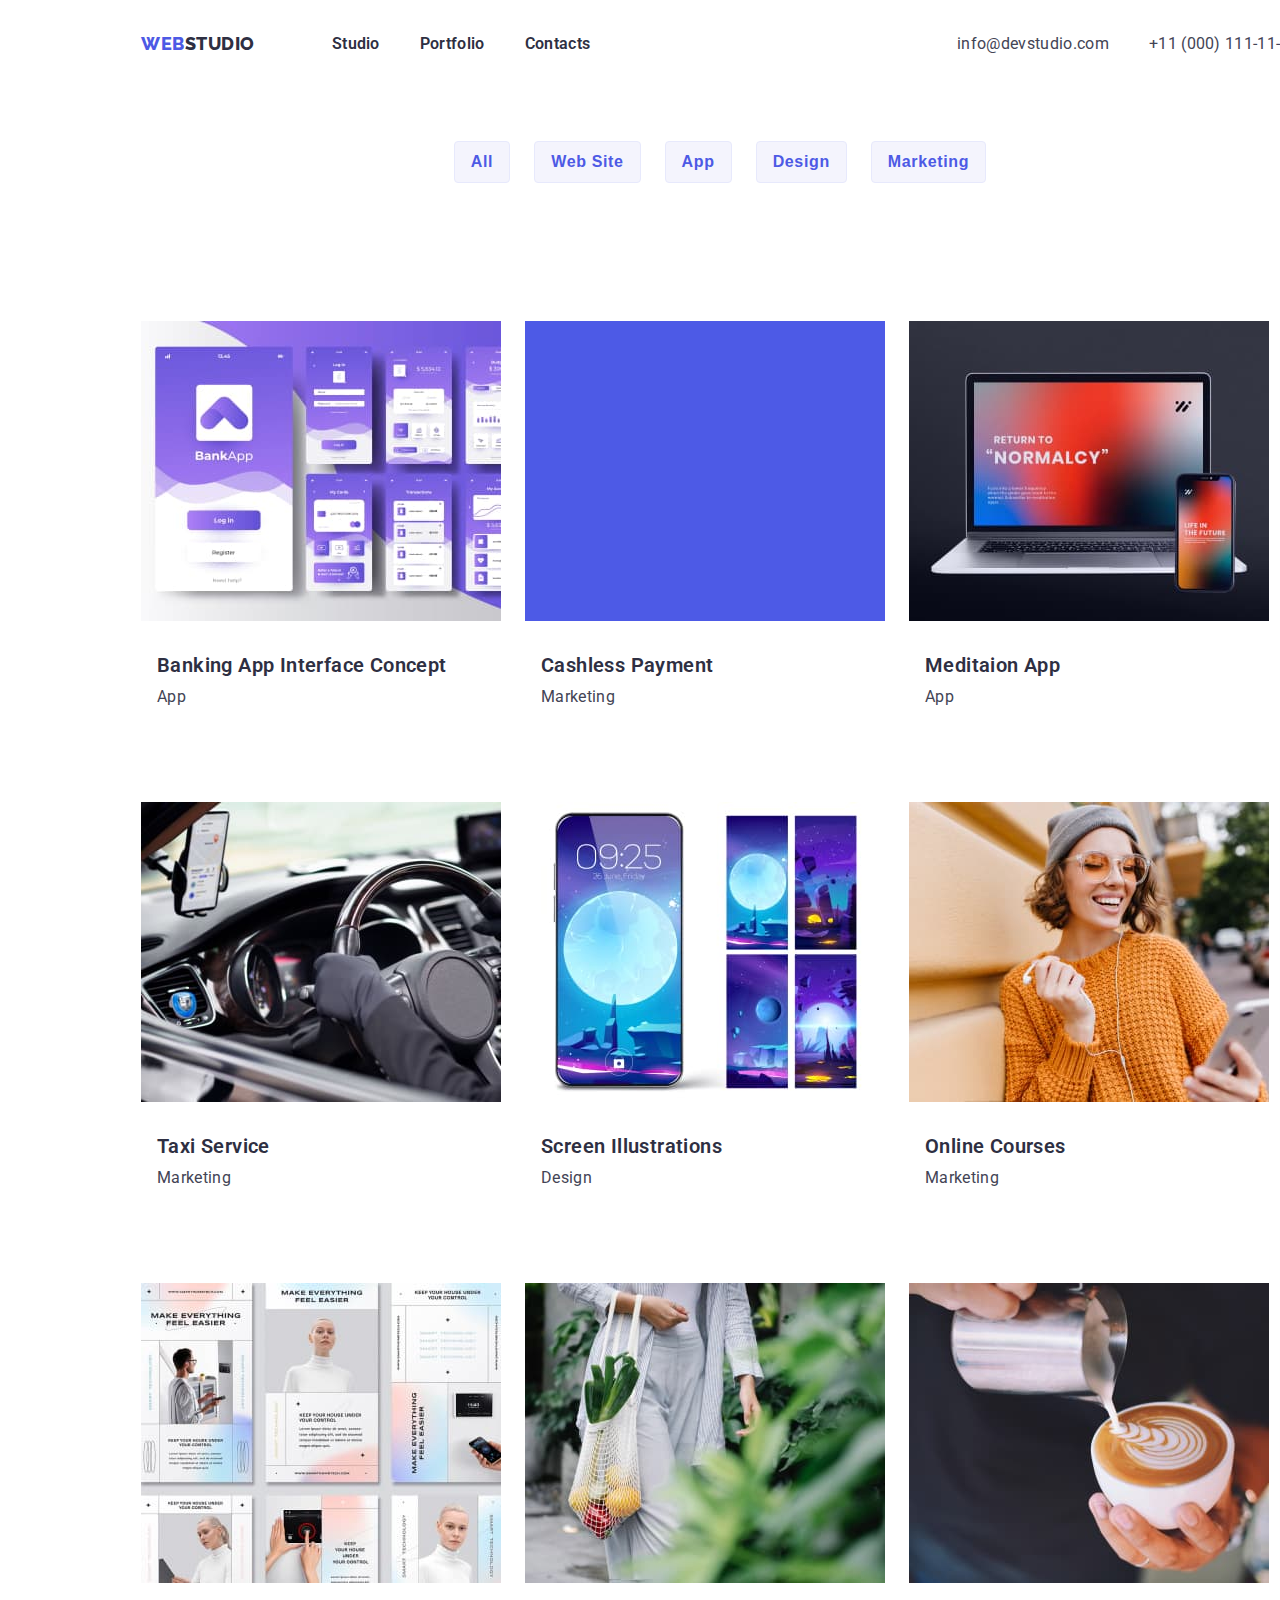
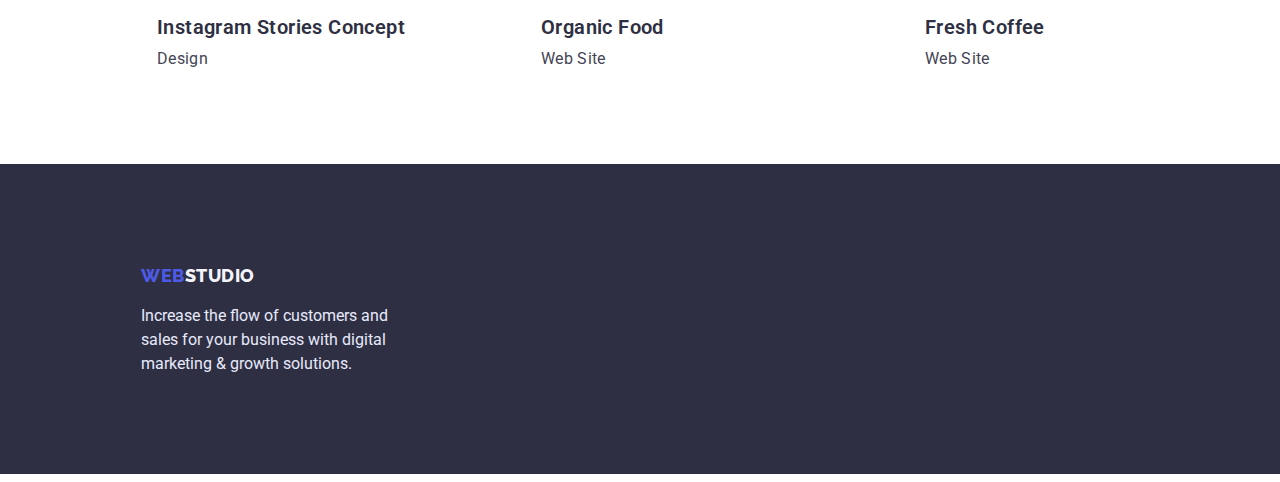
==== portfolio.html @ a15094fd "main" ====
<!DOCTYPE html>
<html lang="en">
<head>
    <meta charset="UTF-8">
    <meta http-equiv="X-UA-Compatible" content="IE=edge">
    <meta name="viewport" content="width=device-width, initial-scale=1.0">
    <title>Portfolio</title>
    <link rel="stylesheet" href="https://cdnjs.cloudflare.com/ajax/libs/modern-normalize/1.1.0/modern-normalize.min.css"
        integrity="sha512-wpPYUAdjBVSE4KJnH1VR1HeZfpl1ub8YT/NKx4PuQ5NmX2tKuGu6U/JRp5y+Y8XG2tV+wKQpNHVUX03MfMFn9Q=="
        crossorigin="anonymous" referrerpolicy="no-referrer" />
    <link rel="stylesheet" href="https://fonts.googleapis.com/css2?family=Raleway:wght@800&family=Roboto:wght@400;500&display=swap">
    <link rel="stylesheet" href="./CSS/styles.css">
</head>
<body class="body-portfolio">
    <!-- ----------HEADER------------>
    <header class="header">
        <div class="container list">
            <a class="logo" href="./index.html">
                <span class="web">WEB</span><span class="studio">STUDIO</span>
            </a>
            <nav class="nav">
                <ul class="list list-top">
                    <li class="link">
                        <a href="./index.html" class="link-color">Studio</a>
                    </li>
                    <li class="link portfolio">
                        <a href="./portfolio.html" class="link-color">Portfolio</a>
                    </li>
                    <li class="link">
                        <a href="#" class="link-color">Contacts</a>
                    </li>
                </ul>
            </nav>
            <ul class="adress-color">
                <li class="adress-style">
                    <a href="mailto:info@devstudio.com" class="adress-link">info@devstudio.com</a>
                </li>
                <li class="adress-style">
                    <a href="tel:+11(000)1111111" class="adress-link">+11 (000) 111-11-11</a>
                </li>
            </ul>
        </div>
    </header>
    <!-- -------------MAIN------------- -->
    <main>
        <section class="container">
            <ul class="list list-button" >
                <li class="item">
                    <button type="button" class="text-btn">All</button>
                </li>
                <li class="item">
                    <button type="button" class="text-btn">Web Site</button>
                </li>
                <li class="item">
                    <button type="button" class="text-btn">App</button>
                </li>
                <li class="item">
                    <button type="button" class="text-btn">Design</button>
                </li>
                <li class="item">
                    <button type="button" class="text-btn">Marketing</button>
                </li>  
            </ul>
            <ul class="list list-foto">
                <li class="item-foto">
                    <img src="./images/img_bankapp.jpg" alt="bankapp" width="360">
                    
                    <div class="card-content">
                        <h3 class="h3">Banking App Interface Concept</h3>
                        <p class="p">App</p>
                    </div>
                    
                </li>
                <li class="item-foto">
                    <img src="./images/img_purple.jpg" alt="purple" width="360">
                    
                    <div class="card-content">
                        <h3 class="h3">Cashless Payment</h3>
                        <p class="p">Marketing</p>
                    </div>
                    
                </li>
                <li class="item-foto">
                    <img src="./images/img_twoscreen.jpg" alt="two screen" width="360">
                    
                    <div class="card-content">
                        <h3 class="h3">Meditaion App</h3>
                        <p class="p">App</p>
                    </div>
                    
                </li>
                <li class="item-foto">
                    <img src="./images/img_incar.jpg" alt="in taxi" width="360">
                    
                    <div class="card-content">
                        <h3 class="h3">Taxi Service</h3>
                        <p class="p">Marketing</p>
                    </div>
                    
                </li>
                <li class="item-foto">
                    <img src="./images/img_fonescreen.jpg" alt="purple" width="360">
                    
                    <div class="card-content">
                        <h3 class="h3">Screen Illustrations</h3>
                        <p class="p">Design</p>
                    </div>
                    
                </li>
                <li class="item-foto">
                    <img src="./images/img_girlinorange.jpg" alt="girl in orange" width="360">
                    
                    <div class="card-content">
                        <h3 class="h3">Online Courses</h3>
                        <p class="p">Marketing</p>
                    </div>
                    
                </li>
                <li class="item-foto">
                    <img src="./images/img_face.jpg" alt="bankapp" width="360">
                    
                    <div class="card-content">
                        <h3 class="h3">Instagram Stories Concept</h3>
                        <p class="p">Design</p>
                    </div>
                    
                </li>
                <li class="item-foto">
                    <img src="./images/img_girl.jpg" alt="purple" width="360">
                    
                    <div class="card-content">
                        <h3 class="h3">Organic Food</h3>
                        <p class="p">Web Site</p>
                    </div>
                    
                </li>
                <li class="item-foto">
                    <img src="./images/img_coffe.jpg" alt="two screen" width="360">
                    
                    <div class="card-content">
                        <h3 class="h3">Fresh Coffee</h3>
                        <p class="p">Web Site</p>
                    </div>
                    
                </li>
            </ul>
        </section>
    </main>
    <!-- -----------FOOTER---------- -->
    <footer class="bkgr_color ">
        <div class="container">
            <div class="footer-position">
                <a class="logo-footer" href="./index.html">
                    <span class="web">WEB</span><span class="studio-footer-color">STUDIO</span>
                </a>
                <p class="footer-text">
                    Increase the flow of customers and sales for your business with digital marketing & growth solutions.
                </p>
            </div>
            
        </div>
    </footer>
    
    
</body>
</html>
---- CSS/styles.css ----
*,
*::after
*::before{
        box-sizing: border-box;
        margin: 0;
        padding: 0;
}
img{
        display: block;
        max-width: 100%;
        margin-bottom: 32px;
}

:root{
        --card-set-gap-top: 61px;
        --card-set-gap-left: 24px;
}



.body {
        font-family: Roboto, sans-serif;
        width: 1440px;
        margin-left: auto;
        margin-right: auto;
}

.body-portfolio{
        font-family: Roboto, sans-serif;
        width: 1440px;
        margin-left: auto;
        margin-right: auto;
}



/* ---------FOR BOTH--------- */
.list{
        list-style: none;
        display: flex;
        margin: 0px;
        padding: 0px;
}
.container {
        width: 1158px;
        margin: auto;
        padding-left: 15px;
        padding-right: 15px;
        /* outline: 1px solid tomato */
}
.list-top{
        align-items:flex-start;
        padding: 0px;
}
.list-top .link +.link{
        margin-left: 40px;
}
.h2 {
        font-weight: 600;
        font-size: 36px;
        line-height: 1.11;
        color: #2E2F42;
        letter-spacing: 0.02em;
        margin: 0px;
        text-transform: capitalize;
}

.h3 {
        font-weight: 600;
        font-size: 20px;
        line-height: 1.2;
        color: #2E2F42;
        letter-spacing: 0.02em;
        margin-bottom: 8px;
        margin-top: 0px;
}

.p {
        font-size: 16px;
        line-height: 1.5;
        color: #434455;
        letter-spacing: 0.02em;
        margin: 0px;
}


/* ----------HEADER--------- */
.header {
        background: #FFFFFF;
        padding: 156px,24px;
        width: 1440px;
        height: 72px;
}

.logo {
        font-family: 'Raleway';
        font-weight: 800;
        font-size: 18px;
        line-height: 1.33;
        text-decoration:none;
        letter-spacing: 0.03em;
        margin-left: 0px;
        margin-right: 0px;
        margin-top: 24px;
        margin-bottom: 24px;
}

.web {
        color: #4D5AE5;
        text-transform: uppercase;
}

.studio {
        color: #2E2F42;
}
.nav {
        margin-top: 24px;
        margin-bottom: 24px;
        margin-left: 77px;

        
}
.link{
        font-weight: 600;
        font-size: 16px;
        line-height: 1.5;
        letter-spacing: 0.02em;
}

.link-color {
        color: #2E2F42;
        text-decoration: none;
}
.link :hover {
        color: #434455;
}
.link :focus {
        color: #434455;
}
.link :active {
        color: #4D5AE5;
}

.adress-style {
        list-style: none;
}
.adress-color .adress-style +.adress-style{
        margin-left: 40px;
}

.adress-color{
        display: flex;
        margin-top: 24px;
        margin-bottom: 24px;
        margin-left: auto;
        height: 24px;
        padding: 0px;
}
.adress-color :hover {
        color: #4D5AE5;
}
.adress-link{
        text-decoration: none;
        font-size: 16px;
        line-height: 1.5;
        color: #434455;
        letter-spacing: 0.02em;
}

/* --------------HERO----------- */
.hero {
        background: #2E2F42;
        padding: 192px 474px;
        margin-top: 0px;
}
.main_top {
        font-weight: 600;
        font-size: 56px;
        line-height: 1.07;
        color: #FFFFFF;
        letter-spacing: 0.02em;
        box-sizing: border-box;
        text-align: center;
        /* margin: auto; */
        margin-bottom: 48px;
        width: 492px;
        height: 120px;
        /* margin-left: auto; */
        /* margin-right: 0px; */
}
/* ---------BUTTON----------- */
.button{
        box-sizing: border-box;
        text-align: center;
        border-radius: 4px;
}
.btn {  
        cursor: pointer;
        background: #4D5AE5;
        padding: 16px 32px;
        list-style: none;
        font-family: 'Roboto';
        font-weight: 600;
        font-size: 16px;
        line-height: 1.2;
        color: #FFFFFF;
        letter-spacing: 0.04em;

}
.btn:hover{
        background: #4D5AE5;
}
.btn:active{
        background-color:  #404BBF;
}
/* -------------CONTENT------------- */
.p-content{

}

/* -----------What are we doing---------- */
.smartfone{
        margin-right: 24px;
        margin-left: 24px;
}
.list-work{
        width: 1128px;
        height: 104px;
}
.content{
        padding-top: 120px;
}
.list-content{
        width: 264px;
        height: 104px;
}

.list-work .list-content +.list-content{
        margin-left: 24px;
}

/* < !-- -----------What are we doing---------- --> */
.list-info{
        width: 1128px;
        padding-top: 120px;
}
.info-text{
        text-align: center;
}
.list-demo .demo-foto +.demo-foto{
        margin-left: 24px;
}
.list-demo{
        height: 300px;
}

/* ------------OUR TEAM---------- */
.bkgr-color-team {
        background: #F4F4FD;
        margin-top: 120px;
        width: 1440px;
        padding-top: 120px;
        padding-bottom: 120px;
        /* outline: 1px solid red; */
}
.card-text{
        margin-top: 32px;
        margin-bottom: 32px;

}

.cards-our-team > .card-set{
        flex-basis: calc(100% / 4);
        margin-left: 24px;
        background-color: #FFFFFF;
        box-shadow: 0px 1px 6px rgba(46, 47, 66, 0.08), 0px 1px 1px rgba(46, 47, 66, 0.16), 0px 2px 1px rgba(46, 47, 66, 0.08);
        border-radius: 0px 0px 4px 4px;
}
.cards-our-team{
        margin-left: -24px;
}
.h2{
        text-align: center;
        margin-bottom: 72px;
}
.h3-team{
        text-align: center;
        margin: 0px;
        margin-bottom: 8px;
}
        
.p-card{
        text-align: center;
        margin: 0px;
        margin-bottom: 32px;
}

/* --------FOOTER-------- */
.studio-footer-color {
        color: #F4F4FD;
}
.logo-footer{
        font-family: 'Raleway';
        font-weight: 800;
        font-size: 18px;
        line-height: 1.33;
        text-decoration: none;
        letter-spacing: 0.03em;
        margin-left: 0px;
}
.footer-text {
        height: 72px;
        width: 264px;
        font-size: 16px;
        line-height: 1.5;
        color: #E7E9FC;
}

.bkgr_color {
        background: #2E2F42;
        height: 310px;
        width: 1440px;
}

.footer-position{
        width: 264px;
        /* height: 110px; */
        padding-top: 100px;
}
/* -----------PORTFOLIO---------- */

.text-btn {
        font-weight: 600;
        font-size: 16px;
        line-height: 1.5;
        color: #4D5AE5;
        background: #F4F4FD;
        padding: 4px 8px;
        cursor: pointer;
        letter-spacing: 0.04em;
        padding: 8px 16px;
        border: 1px solid #E7E9FC;
        border-radius: 4px;
}

.list-button .item +.item {
        margin-left: 24px;
}
.list-button{
        justify-content: center;
        padding-top: 61px;
        padding-bottom: 138px;
}

.list-foto > .item-foto{
        /* outline: 1px solid teal; */

        flex-basis: calc(100% / 3) -24px;

        margin-left: var(--card-set-gap-left);
        margin-top: var(--card-set-gap-top);
}

.list-foto{
        flex-wrap: wrap;
        margin-top: calc(-1* var(--card-set-gap-top));
        margin-left: calc(-1* var(--card-set-gap-left));
        margin-bottom: 61px;
}

.item-foto * {
        /* outline: 1px solid coral; */
}

.card-content {
        margin-top: 32px;
        margin-bottom: 32px;
        padding-left: 16px;
}

.text-btn:active{
        background: #4D5AE5;
        color: #E7E9FC;
}
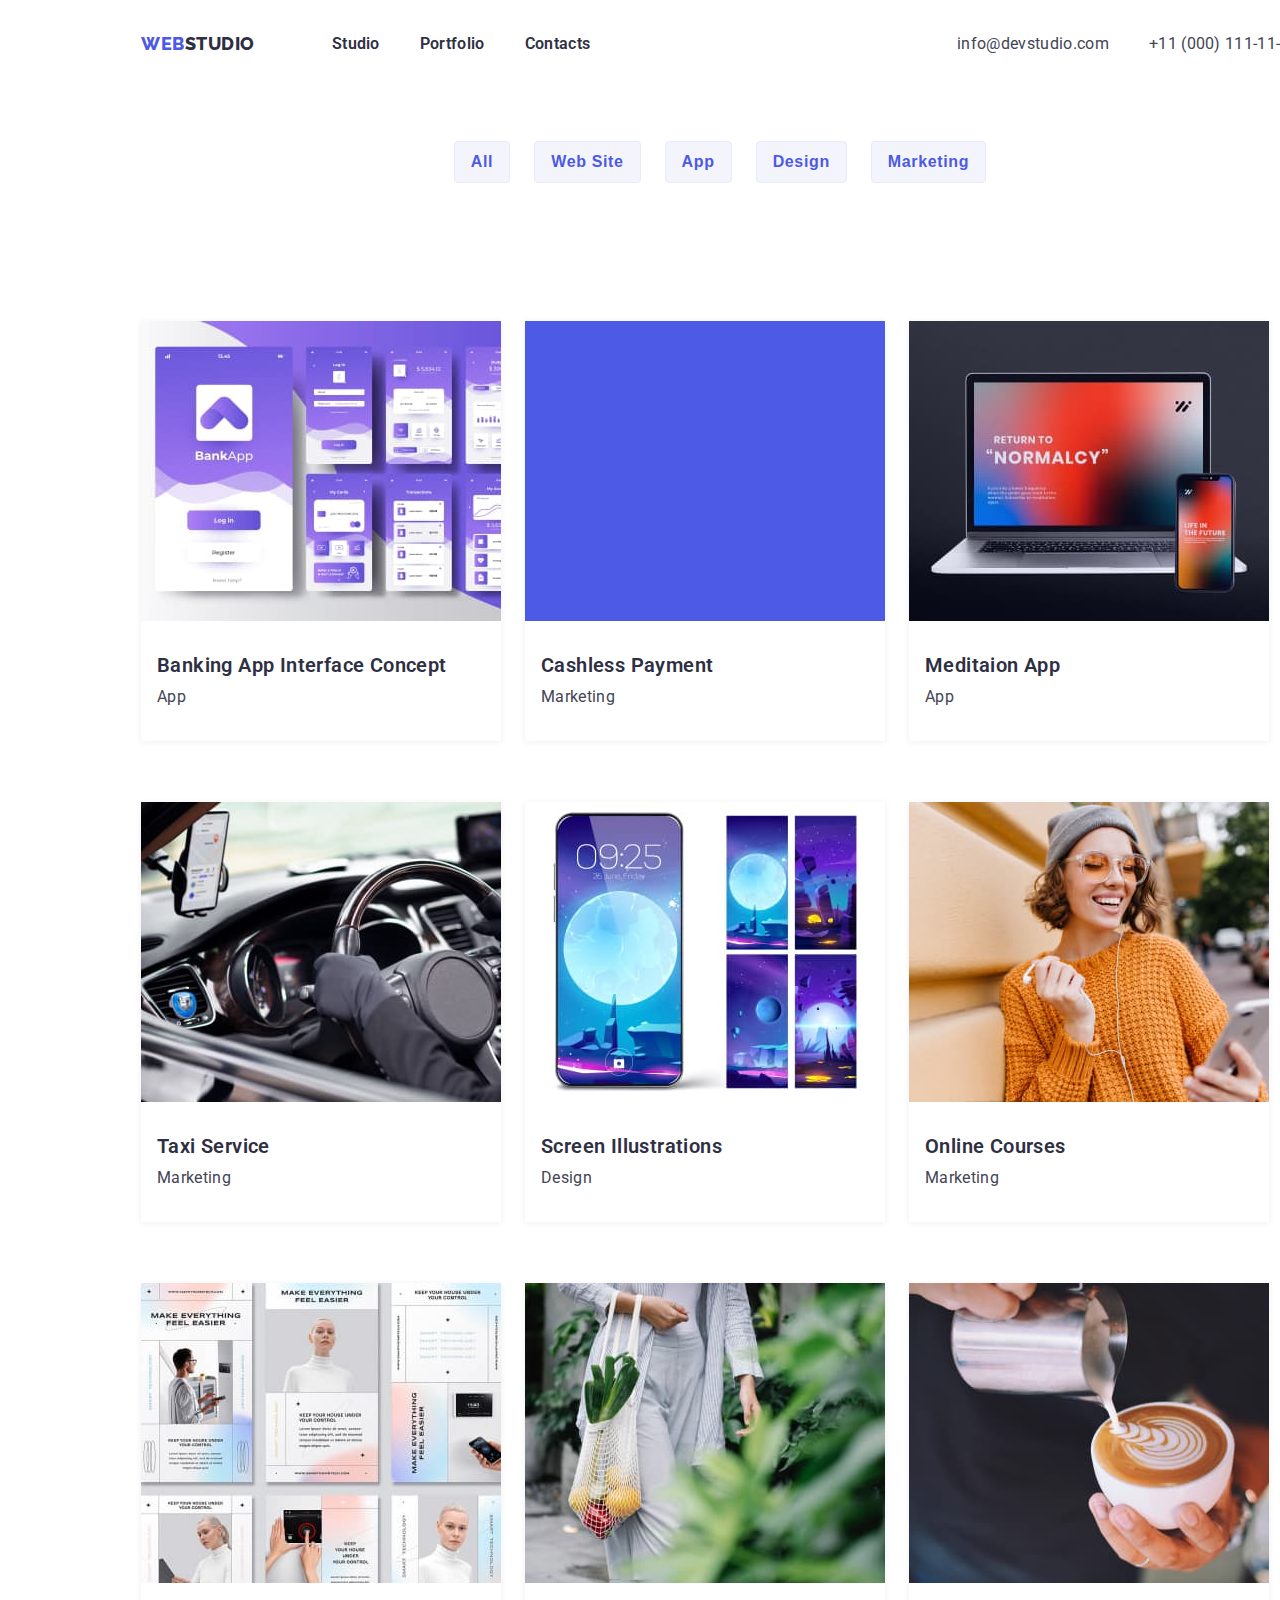
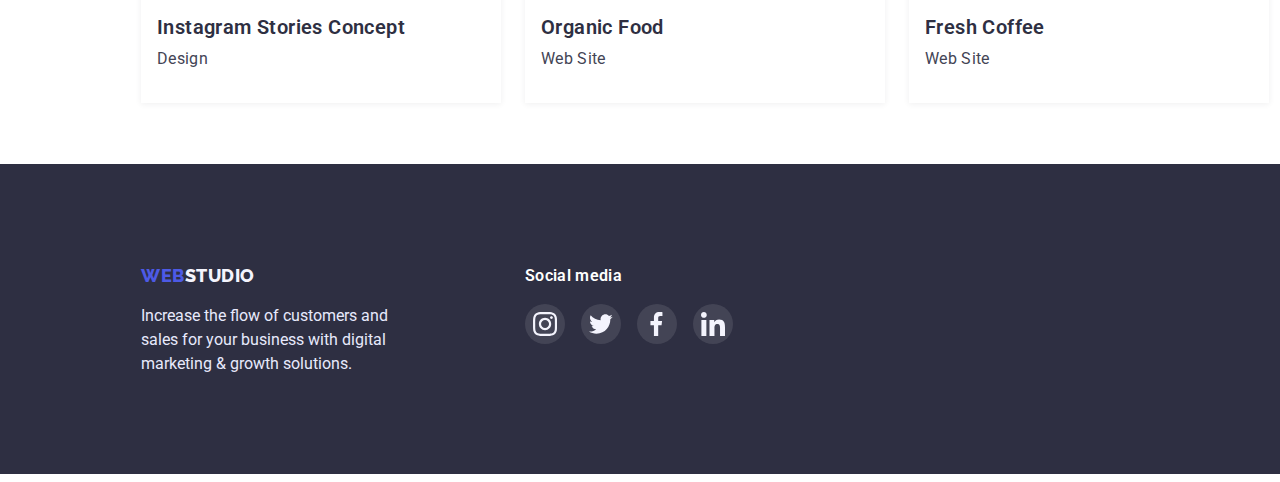
==== commit 05d5f13a: "1/3" ====
--- a/portfolio.html
+++ b/portfolio.html
@@ -27,7 +27,7 @@
                         <a href="./portfolio.html" class="link-color">Portfolio</a>
                     </li>
                     <li class="link">
-                        <a href="#" class="link-color">Contacts</a>
+                        <a href="#contact" class="link-color">Contacts</a>
                     </li>
                 </ul>
             </nav>
@@ -147,8 +147,8 @@
         </section>
     </main>
     <!-- -----------FOOTER---------- -->
-    <footer class="bkgr_color ">
-        <div class="container">
+    <footer class="bkgr_color">
+        <div class="container footer-item">
             <div class="footer-position">
                 <a class="logo-footer" href="./index.html">
                     <span class="web">WEB</span><span class="studio-footer-color">STUDIO</span>
@@ -157,7 +157,23 @@
                     Increase the flow of customers and sales for your business with digital marketing & growth solutions.
                 </p>
             </div>
-            
+            <div class="list-social-footer">
+                <p class="footer">Social media</p>
+                <ul id="contact" class="list list-footer">
+                    <li class="border-team-footer"><svg class="list-team-footer">
+                            <use href="./images/svg/sprite.svg#icon-instagram-2"></use>
+                        </svg></li>
+                    <li class="border-team-footer"><svg class="list-team-footer">
+                            <use href="./images/svg/sprite.svg#icon-Twitter-1"></use>
+                        </svg></li>
+                    <li class="border-team-footer"><svg class="list-team-footer">
+                            <use href="./images/svg/sprite.svg#icon-Vector"></use>
+                        </svg></li>
+                    <li class="border-team-footer"><svg class="list-team-footer">
+                            <use href="./images/svg/sprite.svg#icon-linkedin-1"></use>
+                        </svg></li>
+                </ul>
+            </div>
         </div>
     </footer>
     
--- a/CSS/styles.css
+++ b/CSS/styles.css
@@ -17,7 +17,6 @@
 }
 
 
-
 .body {
         font-family: Roboto, sans-serif;
         width: 1440px;
@@ -46,7 +45,6 @@
         margin: auto;
         padding-left: 15px;
         padding-right: 15px;
-        /* outline: 1px solid tomato */
 }
 .list-top{
         align-items:flex-start;
@@ -159,6 +157,9 @@
 .adress-color :hover {
         color: #4D5AE5;
 }
+.adress-color :focus{
+        color: #4D5AE5;
+}
 .adress-link{
         text-decoration: none;
         font-size: 16px;
@@ -168,11 +169,24 @@
 }
 
 /* --------------HERO----------- */
-.hero {
-        background: #2E2F42;
-        padding: 192px 474px;
+.hero { 
+        filter: drop-shadow(0px 4px 4px rgba(0, 0, 0, 0.25));
+        background-color:#2E2F42;
+        background-image: linear-gradient(to right,
+        rgba(0,0,0,0.4),
+        rgba(0,0,0,0.4)),
+        url("../images/people-office.jpg");
+        padding-top: 192px;
+        padding-bottom: 192px;
         margin-top: 0px;
-}
+        max-width: 1440px;
+        height: 603px;
+        background-position: center;
+        background-size: cover;
+        margin-left: auto;
+        margin-right: auto;
+ }       
+
 .main_top {
         font-weight: 600;
         font-size: 56px;
@@ -181,18 +195,14 @@
         letter-spacing: 0.02em;
         box-sizing: border-box;
         text-align: center;
-        /* margin: auto; */
         margin-bottom: 48px;
-        width: 492px;
-        height: 120px;
-        /* margin-left: auto; */
-        /* margin-right: 0px; */
+        margin-top: 0px;
+        
 }
 /* ---------BUTTON----------- */
 .button{
         box-sizing: border-box;
         text-align: center;
-        border-radius: 4px;
 }
 .btn {  
         cursor: pointer;
@@ -205,18 +215,17 @@
         line-height: 1.2;
         color: #FFFFFF;
         letter-spacing: 0.04em;
-
+        border-radius: 4px;
+        border-color: #4D5AE5;
 }
 .btn:hover{
         background: #4D5AE5;
+        box-shadow: 0px 4px 4px rgba(0, 0, 0, 0.15);
 }
 .btn:active{
         background-color:  #404BBF;
 }
 /* -------------CONTENT------------- */
-.p-content{
-
-}
 
 /* -----------What are we doing---------- */
 .smartfone{
@@ -225,21 +234,41 @@
 }
 .list-work{
         width: 1128px;
-        height: 104px;
+        height: 224px;
 }
 .content{
         padding-top: 120px;
 }
-.list-content{
+.list-content button {
+        display: block;
         width: 264px;
-        height: 104px;
+        height: 112px;
+        padding: 0px;
+        border: none;
+        background-repeat: no-repeat;
+        cursor: pointer;
+        background-position: center;
+        background-color:  #F4F4FD;
+        border-radius: 4px;
+        margin-bottom: 8px;
+}
+.cosmos{
+        background-image: url(../images/svg/cosmos.svg);
+}
+.antena{
+        background-image: url(../images/svg/antenna\.svg);
+}
+.clock{
+        background-image: url(../images/svg/clock.svg);
+}
+.diagram {
+        background-image: url(../images/svg/diagram.svg);
 }
 
 .list-work .list-content +.list-content{
         margin-left: 24px;
 }
 
-/* < !-- -----------What are we doing---------- --> */
 .list-info{
         width: 1128px;
         padding-top: 120px;
@@ -261,12 +290,10 @@
         width: 1440px;
         padding-top: 120px;
         padding-bottom: 120px;
-        /* outline: 1px solid red; */
-}
-.card-text{
+}
+.card-text::after{
         margin-top: 32px;
         margin-bottom: 32px;
-
 }
 
 .cards-our-team > .card-set{
@@ -285,6 +312,7 @@
 }
 .h3-team{
         text-align: center;
+
         margin: 0px;
         margin-bottom: 8px;
 }
@@ -293,6 +321,60 @@
         text-align: center;
         margin: 0px;
         margin-bottom: 32px;
+}
+.list-team{
+        width: 16px;
+        height: 16px;
+        margin: 12px;
+}
+.border-team{
+        border-radius: 100%;
+        width: 40px;
+        height: 40px;
+        text-align: center;
+        background-color: #4D5AE5;
+}
+.list-social{
+        justify-content: center;
+        margin: 32px 16px;
+        cursor: pointer;
+}
+.list-social .border-team +.border-team{
+        margin-left: 24px;
+}
+/* ------------customers------- */
+.customers{
+        margin-top: 120px;
+        margin-bottom: 120px;
+}
+.client-list{
+        margin-left: -24px;
+}
+.client-list li{
+        display: block;
+        width: 168px;
+        height: 88px;
+        padding: 0px;
+        background-repeat: no-repeat;
+        cursor: pointer;
+        background-position: center;
+        border: 1px solid #8E8F99;
+        border-radius: 4px;
+        flex-wrap: wrap;
+        margin-left: var(--card-set-gap-left); 
+}
+.list-compani:hover{
+        fill: #4D5AE5;
+}
+.border:hover{
+        border: 1px solid #4D5AE5;
+}
+.list-compani {
+        width: 104px;
+        height: 56px;
+        margin-top: 16px;
+        margin-left: 32px;
+        fill:#8E8F99;
 }
 
 /* --------FOOTER-------- */
@@ -315,7 +397,6 @@
         line-height: 1.5;
         color: #E7E9FC;
 }
-
 .bkgr_color {
         background: #2E2F42;
         height: 310px;
@@ -324,8 +405,44 @@
 
 .footer-position{
         width: 264px;
-        /* height: 110px; */
-        padding-top: 100px;
+        margin-top: 100px;
+}
+.footer{
+        color: #FFFFFF;
+        margin-bottom: 16px;
+        margin-top: 0px;
+        font-family: 'Roboto';
+        font-style: normal;
+        font-weight: 600;
+        font-size: 16px;
+        line-height: 1.5;
+        letter-spacing: 0.02em;
+}
+.border-team-footer{
+        fill:  #F4F4FD;
+        width: 40px;
+        height: 40px;
+        border-radius: 100%;
+        background: rgba(255, 255, 255, 0.1);
+        cursor: pointer;
+}
+.border-team-footer:hover{
+        background: #31D0AA;
+}
+.list-social-footer{
+        margin-top: 100px;
+        margin-left: 120px;
+}
+.footer-item{
+        display: flex;
+}
+.list-footer .border-team-footer +.border-team-footer{
+        margin-left: 16px;
+}
+.list-team-footer{
+        width: 24px;
+        height: 24px;
+        margin: 8px;
 }
 /* -----------PORTFOLIO---------- */
 
@@ -342,7 +459,6 @@
         border: 1px solid #E7E9FC;
         border-radius: 4px;
 }
-
 .list-button .item +.item {
         margin-left: 24px;
 }
@@ -351,34 +467,40 @@
         padding-top: 61px;
         padding-bottom: 138px;
 }
-
+.list-button :hover{
+        box-shadow: 0px 3px 1px rgba(0, 0, 0, 0.1), 0px 2px 1px rgba(0, 0, 0, 0.08), 0px 2px 2px rgba(0, 0, 0, 0.12);
+        border-radius: 4px;
+}
+.list-button :focus{
+        box-shadow: 0px 3px 1px rgba(0, 0, 0, 0.1), 0px 2px 1px rgba(0, 0, 0, 0.08), 0px 2px 2px rgba(0, 0, 0, 0.12);
+        border-radius: 4px;
+}
 .list-foto > .item-foto{
-        /* outline: 1px solid teal; */
-
         flex-basis: calc(100% / 3) -24px;
-
         margin-left: var(--card-set-gap-left);
         margin-top: var(--card-set-gap-top);
-}
-
+        box-shadow: 0px 1px 6px rgba(46, 47, 66, 0.08);
+}
 .list-foto{
         flex-wrap: wrap;
         margin-top: calc(-1* var(--card-set-gap-top));
         margin-left: calc(-1* var(--card-set-gap-left));
-        margin-bottom: 61px;
-}
-
-.item-foto * {
-        /* outline: 1px solid coral; */
-}
-
+        margin-bottom: 61px;}
 .card-content {
         margin-top: 32px;
         margin-bottom: 32px;
         padding-left: 16px;
 }
-
 .text-btn:active{
         background: #4D5AE5;
         color: #E7E9FC;
 }
+.actions{
+        display: flex;
+        margin: 0px;
+        padding: 0px;
+        list-style: none;
+        outline: 1px solid black;
+}
+
+        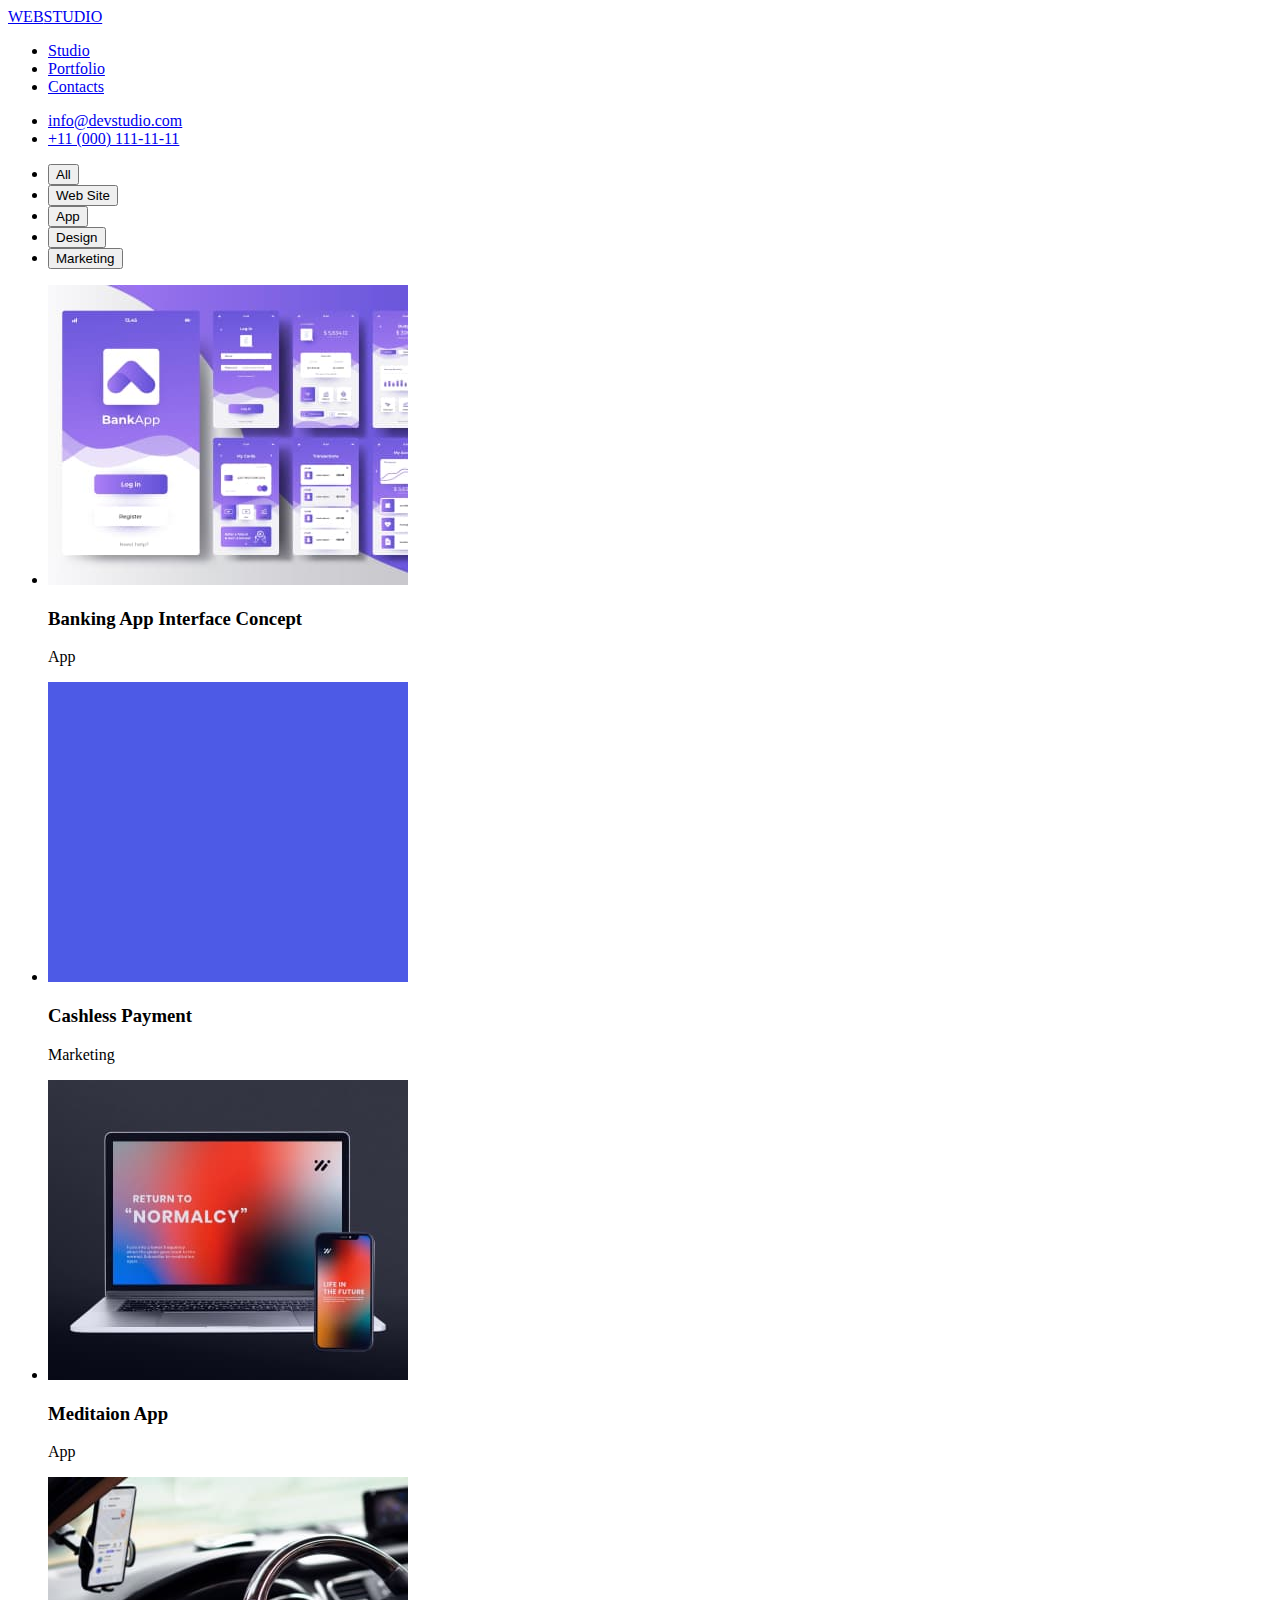
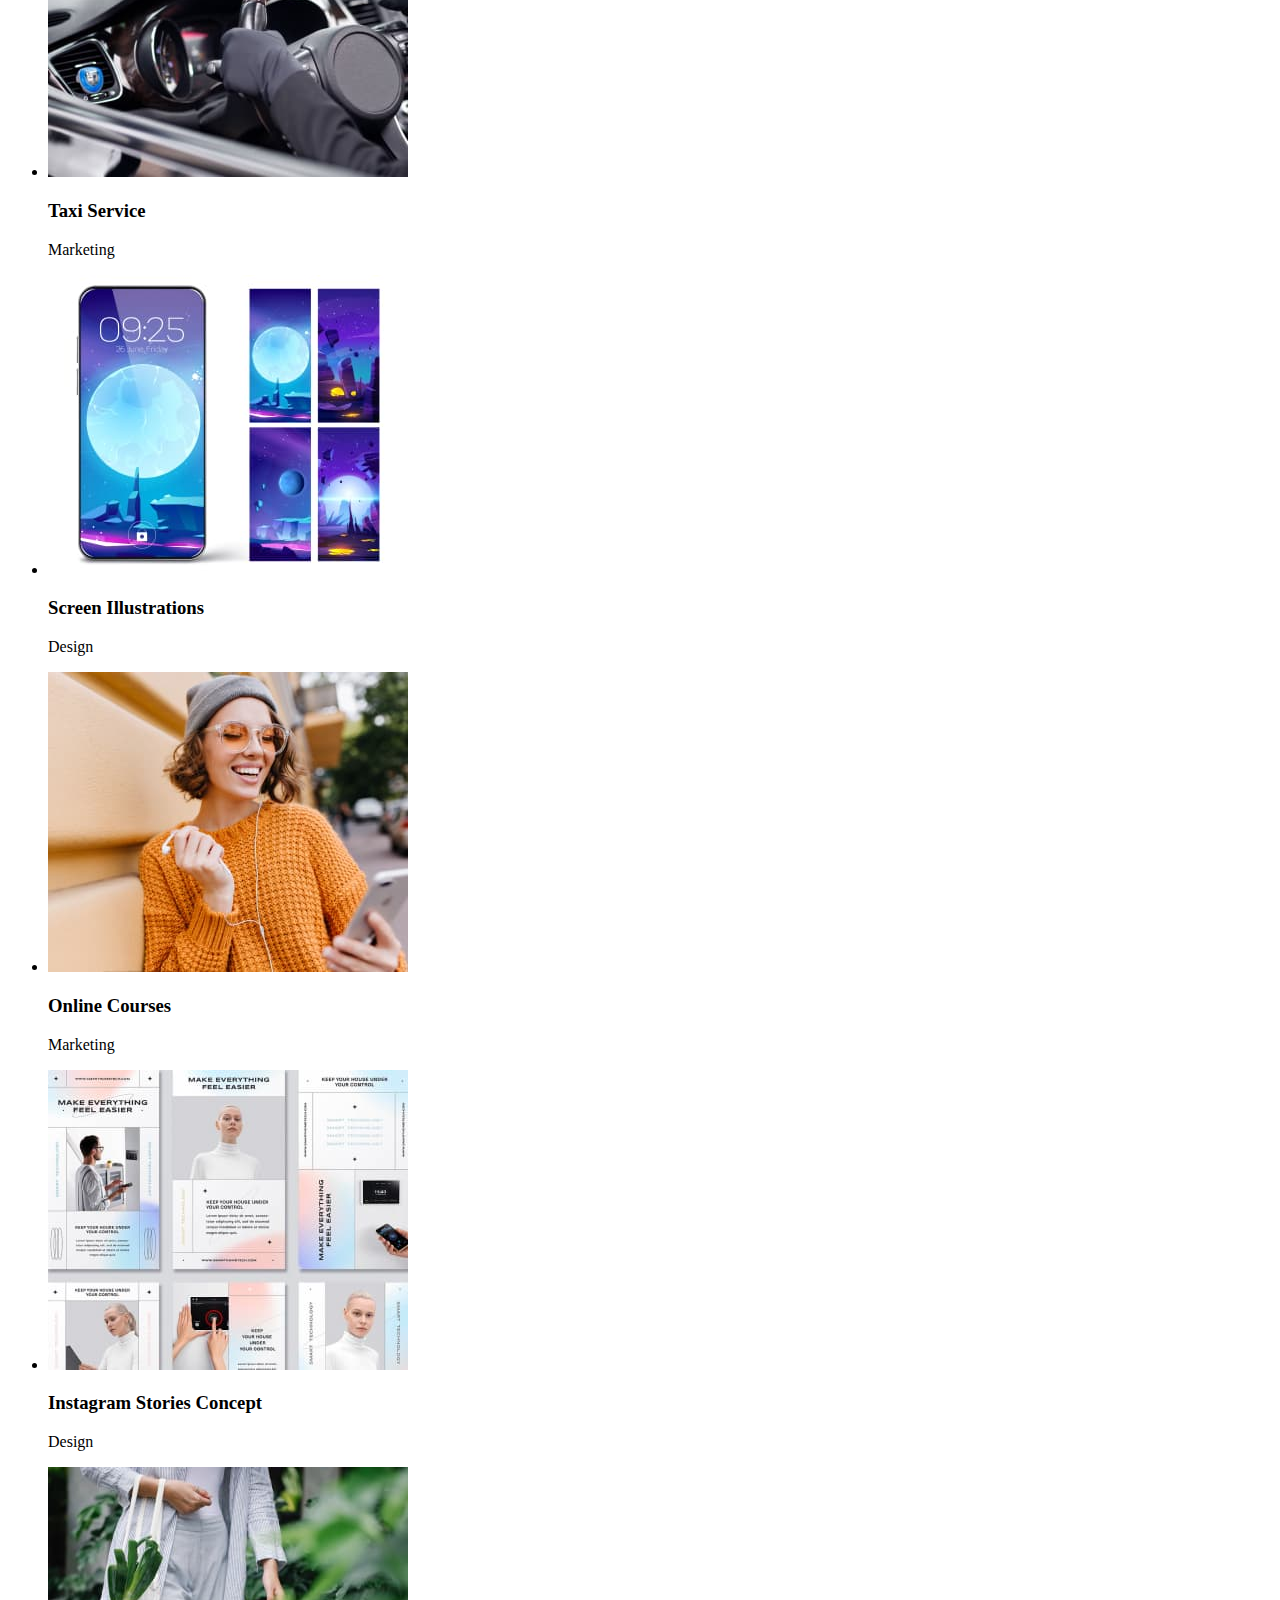
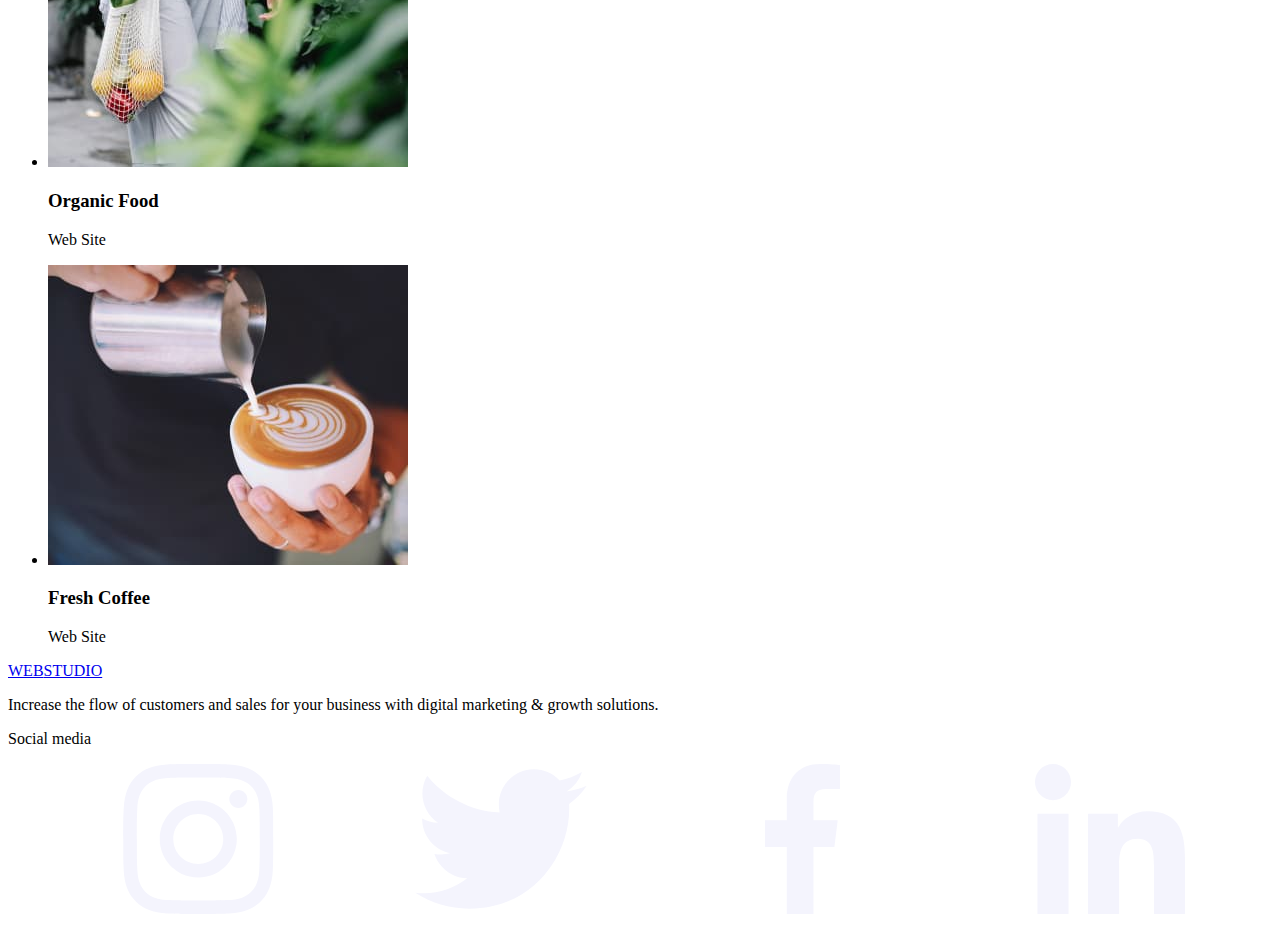
==== commit 23b30b6b: "xxx" ====
--- a/portfolio.html
+++ b/portfolio.html
@@ -9,9 +9,10 @@
         integrity="sha512-wpPYUAdjBVSE4KJnH1VR1HeZfpl1ub8YT/NKx4PuQ5NmX2tKuGu6U/JRp5y+Y8XG2tV+wKQpNHVUX03MfMFn9Q=="
         crossorigin="anonymous" referrerpolicy="no-referrer" />
     <link rel="stylesheet" href="https://fonts.googleapis.com/css2?family=Raleway:wght@800&family=Roboto:wght@400;500&display=swap">
-    <link rel="stylesheet" href="./CSS/styles.css">
+    <link rel="stylesheet" href="./css/styles.css">
+    <link rel="stylesheet" href="./images/svg/sprite.svg">
 </head>
-<body class="body-portfolio">
+<body class="body">
     <!-- ----------HEADER------------>
     <header class="header">
         <div class="container list">
@@ -160,23 +161,20 @@
             <div class="list-social-footer">
                 <p class="footer">Social media</p>
                 <ul id="contact" class="list list-footer">
-                    <li class="border-team-footer"><svg class="list-team-footer">
+                    <a class="border-team-footer" href=""><svg class="list-team-footer">
                             <use href="./images/svg/sprite.svg#icon-instagram-2"></use>
-                        </svg></li>
-                    <li class="border-team-footer"><svg class="list-team-footer">
+                        </svg></a>
+                    <a class="border-team-footer" href=""><svg class="list-team-footer">
                             <use href="./images/svg/sprite.svg#icon-Twitter-1"></use>
-                        </svg></li>
-                    <li class="border-team-footer"><svg class="list-team-footer">
+                        </svg></a>
+                    <a class="border-team-footer" href=""><svg class="list-team-footer">
                             <use href="./images/svg/sprite.svg#icon-Vector"></use>
-                        </svg></li>
-                    <li class="border-team-footer"><svg class="list-team-footer">
+                        </svg></a>
+                    <a class="border-team-footer" href=""><svg class="list-team-footer">
                             <use href="./images/svg/sprite.svg#icon-linkedin-1"></use>
-                        </svg></li>
+                        </svg></a>
                 </ul>
             </div>
-        </div>
     </footer>
-    
-    
 </body>
 </html>
